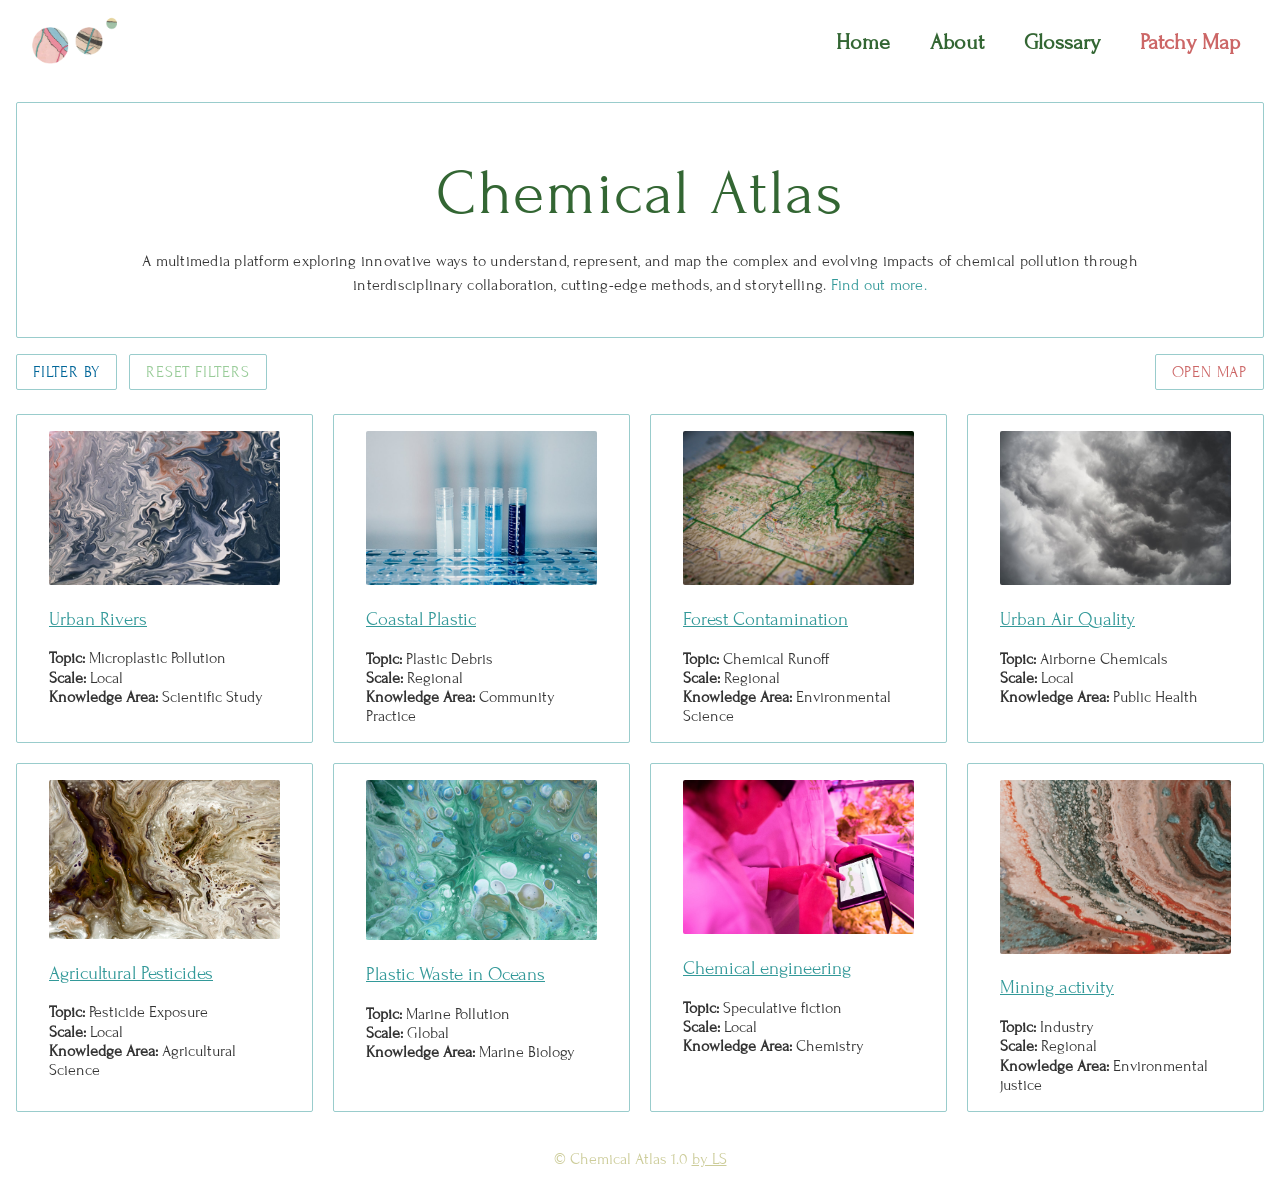
==== index.html @ 67413f05 "filter buttons in capitals" ====
<!DOCTYPE html>
<html lang="en">

<head>
    <meta charset="UTF-8" />
    <meta name="viewport" content="width=device-width, initial-scale=1" />
    <title>Chemical Atlas</title>
    <link rel="icon" type="image/x-icon" href="/imgs/favicon.ico">
    <link rel="stylesheet" href="css/style.css" />
</head>

<body>
    <header>
        <nav class="navbar">
                <a href="index.html"><img class="brand" src="imgs/site-logo.png"/></a>
                <div class="navbar-toggle" onclick="toggleMenu()">☰</div>
                <div class="menu" id="navMenu">
                    <a href="index.html">Home</a>
                    <a href="about.html">About</a>
                    <a href="glossary.html">Glossary</a>
                    <a href="map.html"><span class="map-link">Patchy Map</span></a>
                </div>
        </nav>
    </header>

    <main>

        <section class="hero">
            <div class="card" style="margin: 1rem;">
                <div id="site-intro">
                    <h1>Chemical Atlas</h1>
                    <p>A multimedia platform exploring innovative ways to understand, represent, and map the complex and evolving impacts of chemical pollution through interdisciplinary collaboration, cutting-edge methods, and storytelling. <a href="./about.html">Find&nbsp;out&nbsp;more.</a></p>
                </div>
            </div>
        </section>

        <div id="filter-buttons">
            <div>
                <button id="toggleFiltersBtn" aria-expanded="false" aria-controls="filters">FILTER BY</button>
                <button id="reset-btn"><a href="./">RESET FILTERS</a></button>
            </div>
            <button id="open-map-btn"><a href="map.html">OPEN MAP</a></button>

        </div>

        <div id="filters">
            <fieldset>
                <legend>Topic</legend>
                <div id="topicFilters"></div>
            </fieldset>
            <fieldset>
                <legend>Scale</legend>
                <div id="scaleFilters"></div>
            </fieldset>
            <fieldset>
                <legend>Knowledge Area</legend>
                <div id="knowledgeFilters"></div>
            </fieldset>
            <fieldset>
                <legend>Glossary Term</legend>
                <div id="glossaryFilters"></div>
            </fieldset>
        </div>
        <div id="cards"></div>

    </main>

    <footer>
        <p>© Chemical Atlas 1.0 <a href="https://lucyrose93.github.io/aerography/about.html" target="_blank" style="text-decoration: underline;">by LS</a></p>
    </footer>

    <script src="./js/common.js" defer></script>
    <script src="./js/index.js" defer></script>
</body>

</html>
---- css/style.css ----
@import url('https://fonts.googleapis.com/css2?family=Forum&display=swap');


html,
body {
    height: 100%;
    margin: 0;
    max-width: 100%;
}

body {
    font-family: "Forum", serif;
    font-weight: 400;
    font-style: normal;
    color: #333333;
    margin: 0 auto;
    min-height: 100vh;
    margin-bottom: 3.5rem;
    line-height: 1.5rem;
}

.brand {
    height: 3rem;
}

main {
    max-width: 1950px;
    margin: 0 auto;
}

.navbar {
    max-width: 1920px;
    margin: 0 auto;
}

a,
#viewMapBtn {
    text-decoration: none;
    color: #339999;
}

#viewMapBtn {
    margin-top: 2.5rem;
    color: #cc6666;
}

a:hover {
    cursor: crosshair;
}

.map-link {
    color: #cc6666;
    margin-right: 1rem;
}

#map-link-active {
    color: #ffcccc;
}

#viewMapBtn:hover {
    cursor: zoom-in;
}

h1 {
    font-size: 3rem;
    font-weight: 500;
    line-height: 2.8rem;
    color: #336633;
}

.hero h1 {
    font-size: 4rem;
    margin-bottom: 2rem;
    letter-spacing: 0.1rem
}

#site-intro {
    max-width: 1080px;
    text-align: center;
    margin: 0 auto;
    padding-bottom: 1.5rem;
}

h2 {
    font-size: 1.8rem;
}

h2,
h3,
h4,
h5,
h6 {
    font-weight: 400;
}

.navbar {
    background: #fff;
    padding: 1rem 1.5rem 1rem 1rem;
    display: flex;
    flex-wrap: wrap;
    justify-content: space-between;
    align-items: center;
    font-size: 1.4rem;
    font-weight: 900;
}

.navbar .menu {
    display: flex;
    gap: 1.5rem;
}

.navbar a {
    text-decoration: none;
    padding-left: 1rem;
    color: #336633;
}

.navbar-toggle {
    display: none;
    cursor: pointer;
    font-size: 1.5rem;
    color: #339999;
}

.hero {
    padding: 0;
    text-align: left;
}

.hero .card p {
    line-height: 1.5rem;
    letter-spacing: 0.015rem;
}

iframe {
    width: 1200px;
    height: 100vh;
}

footer {
    color: #cccc99;
    padding: 0.2rem 1rem;
    text-align: center;
}

footer a {
    color: #cccc99;
}

#glossary {
    padding: 1.5rem 0 2rem 0;
    max-width: 1200px;
    margin: 0 auto;
}

#glossary h1 {
    text-align: left;
    margin: 0rem 1rem 1.5rem 1rem;
}

#glossary .card-grid {
    display: grid;
    grid-template-columns: 1fr;
    /* One column per row */

    /* Center horizontally */
}

#glossary .card {
    flex-direction: column;
    width: 100%;
    /* Ensure card fills the grid column */
    box-sizing: border-box;
}

#glossary strong {
    font-size: 1.05rem;
    font-weight: 300;
    padding-bottom: 0.5rem;
}

#glossary-intro {
    margin-left: 1.2rem;
    padding-right: 0.8rem;
}

/* about styles below */

#about-main {
    display: flex;
    flex-wrap: wrap;
    gap: 2rem;
    padding: 0.4rem;
    align-items: flex-start;
}

#about-inner {
    max-width: 900px;
    margin: 0 auto;
    padding: 1rem;
}

.card-grid {
    display: grid;
    grid-template-columns: repeat(auto-fit, minmax(50%, 1fr));
    padding: 1rem;
    gap: 1rem;
}

.card .tags {
    font-size: 0.9rem;
    color: #555;
}

#cards {
    display: grid;
    grid-template-columns: repeat(auto-fill, minmax(20%, 1fr));
    gap: 1.25rem;
    padding: 1rem 1rem;
}

.card {
    border: 0.5px solid #99cccc;
    border-radius: 2px;
    padding: 1rem 2rem;
    display: flex;
    flex-direction: column;
}

.card p {
    margin: 0;
    line-height: 1.2rem;
}

#filters {
    padding: 1rem 0.5rem;
    border: 0.5px solid #99cccc;
    margin: 1rem;
    border-radius: 2px;
}

#filters fieldset {
    border: none;
    line-height: 1.5rem;
    margin-top: 0;
    display: inline-block;
    vertical-align: top;
    padding: 1rem;
}

fieldset legend {
    font-weight: bold;
}

#filter-buttons {
    margin: 0.5rem 1rem;
    display: flex;
    flex-direction: row;
    justify-content: space-between;
}

#funding-container {
    display: flex;
    flex-direction: row;
    gap: 1rem;
}

#caseStudyMain p {
    padding: 0;
    margin: 0;
    line-height: 1.2rem;
}

#caseContent p {
    margin: 0;
    line-height: 1.2rem;
}

.close-btn {
    position: absolute;
    right: 1rem;
    margin-top: 1.5rem;
}

#toggleFiltersBtn,
#reset-btn,
#open-map-btn {
    border: 0.5px solid #99cccc;
    border-radius: 2px;
    padding: 0.5rem 1rem;
    font-size: 1rem;
    background: white;
    font-family: "Forum", serif;
    letter-spacing: 0.05rem;
}

#reset-btn a {
    color: #99cc99;
}

#toggleFiltersBtn {
    color: #006699;
}

#toggleFiltersBtn,
#reset-btn {
    margin-right: 0.5rem;
}

#open-map-btn a {
    color: #cc6666;
}

@media (max-width: 1180px) {
    .card-grid {
        grid-template-columns: repeat(auto-fit, minmax(50%, 1fr));
    }

    #cards {
        grid-template-columns: repeat(auto-fill, minmax(40%, 1fr));
    }
}

@media (max-width: 768px) {
    .navbar .menu {
        flex-direction: column;
        width: 100%;
        display: none;
    }

    .navbar {
        padding: 1rem 1rem 1rem 0;
    }

    .navbar .menu.active {
        display: flex;
        margin-top: 3rem;
        margin-bottom: 1rem;
    }

    .navbar-toggle {
        display: block;
    }

    h1 {
        font-size: 2.3rem;
        margin-top: 0;
        padding: 0;
    }

    .hero h1 {
        font-size: 3rem;
        margin-bottom: 1.8rem;
    }

    h2 {
        font-size: 1.7rem;
    }

    footer {
        font-size: 0.8rem;
        text-align: left;
    }

    .card {
        padding: 0.6rem;
    }

    .close-btn {
        margin-top: 0.2rem;
    }

    .hero .card {
        border: 0;
    }

    .card-grid {
        grid-template-columns: repeat(auto-fit, minmax(100%, 1fr));
    }

    #cards {
        grid-template-columns: repeat(auto-fill, minmax(100%, 1fr));
    }

    #toggleFiltersBtn,
    #reset-btn,
    #open-map-btn {
        padding: 0.3rem 0.4rem;
        font-size: 0.9rem;
        letter-spacing: 0.02rem;
    }
    #filter-buttons {
        margin-bottom: 0;
    }
}

/*styles terms in glossary */
#glossary .card > :first-child::first-line {
    font-weight: 900;
    font-size: 1.2rem;
}
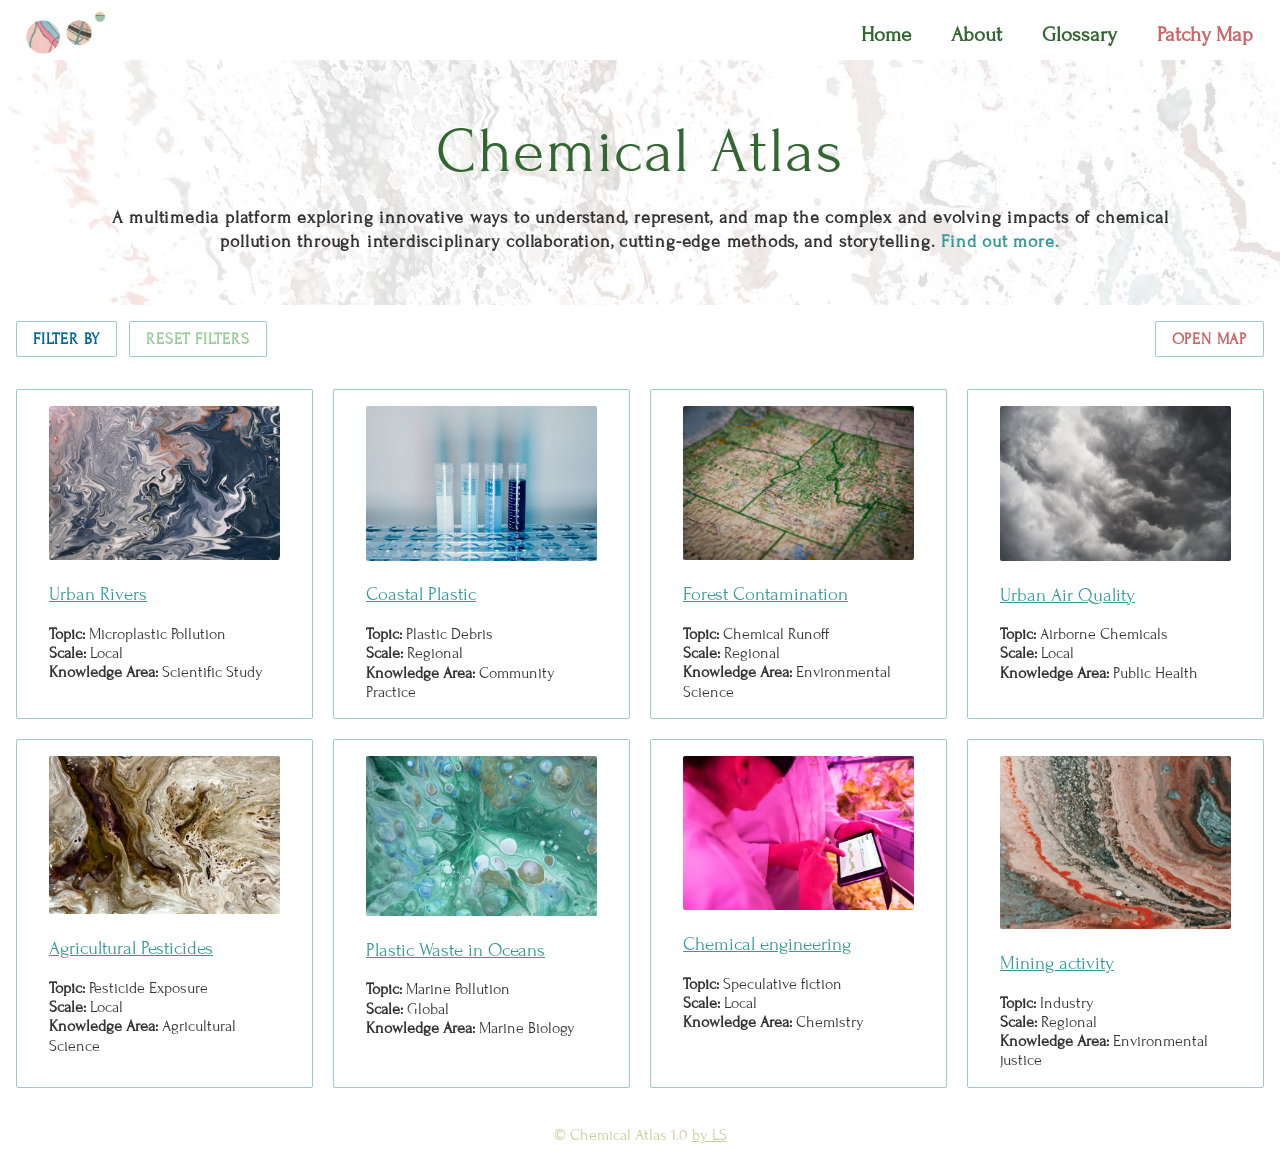
==== commit e4302150: "hero image image editing add responsive version" ====
--- a/index.html
+++ b/index.html
@@ -26,7 +26,7 @@
     <main>
 
         <section class="hero">
-            <div class="card" style="margin: 1rem;">
+            <div class="card" style="">
                 <div id="site-intro">
                     <h1>Chemical Atlas</h1>
                     <p>A multimedia platform exploring innovative ways to understand, represent, and map the complex and evolving impacts of chemical pollution through interdisciplinary collaboration, cutting-edge methods, and storytelling. <a href="./about.html">Find&nbsp;out&nbsp;more.</a></p>
--- a/css/style.css
+++ b/css/style.css
@@ -1,5 +1,4 @@
 @import url('https://fonts.googleapis.com/css2?family=Forum&display=swap');
-
 
 html,
 body {
@@ -17,10 +16,11 @@
     min-height: 100vh;
     margin-bottom: 3.5rem;
     line-height: 1.5rem;
+    padding: 0;
 }
 
 .brand {
-    height: 3rem;
+    height: 2.8rem;
 }
 
 main {
@@ -31,6 +31,10 @@
 .navbar {
     max-width: 1920px;
     margin: 0 auto;
+}
+
+.navbar {
+    margin: 0;
 }
 
 a,
@@ -78,7 +82,12 @@
     max-width: 1080px;
     text-align: center;
     margin: 0 auto;
-    padding-bottom: 1.5rem;
+    padding-bottom: 2.2rem;
+    font-weight: 900;
+}
+#site-intro p {
+    letter-spacing: 0.05rem;
+    font-size: 1.1rem;
 }
 
 h2 {
@@ -95,12 +104,12 @@
 
 .navbar {
     background: #fff;
-    padding: 1rem 1.5rem 1rem 1rem;
+    padding: 0.6rem 0.7rem 0rem 0.6rem;
     display: flex;
     flex-wrap: wrap;
     justify-content: space-between;
     align-items: center;
-    font-size: 1.4rem;
+    font-size: 1.3rem;
     font-weight: 900;
 }
 
@@ -122,18 +131,26 @@
     color: #339999;
 }
 
-.hero {
-    padding: 0;
-    text-align: left;
-}
-
 .hero .card p {
     line-height: 1.5rem;
     letter-spacing: 0.015rem;
 }
 
+.hero {
+    background-image: url("../imgs/placeholder-main.jpg");
+    min-height: 100%;
+    /* Create the parallax scrolling effect */
+    background-attachment: fixed;
+    background-position: center;
+    background-repeat: no-repeat;
+    background-size: cover;
+}
+.hero .card {
+    border: 0;
+}
+
 iframe {
-    width: 1200px;
+    width: 1100px;
     height: 100vh;
 }
 
@@ -149,7 +166,7 @@
 
 #glossary {
     padding: 1.5rem 0 2rem 0;
-    max-width: 1200px;
+    max-width: 1100px;
     margin: 0 auto;
 }
 
@@ -171,6 +188,8 @@
     width: 100%;
     /* Ensure card fills the grid column */
     box-sizing: border-box;
+    background-color: #FAF9F6;
+    box-shadow: 1px 1px 0.5px lightblue;
 }
 
 #glossary strong {
@@ -195,9 +214,8 @@
 }
 
 #about-inner {
-    max-width: 900px;
-    margin: 0 auto;
-    padding: 1rem;
+    max-width: 1100px;
+    margin: 0 auto;
 }
 
 .card-grid {
@@ -253,7 +271,7 @@
 }
 
 #filter-buttons {
-    margin: 0.5rem 1rem;
+    margin: 1rem 1rem;
     display: flex;
     flex-direction: row;
     justify-content: space-between;
@@ -292,6 +310,7 @@
     background: white;
     font-family: "Forum", serif;
     letter-spacing: 0.05rem;
+    font-weight: 900;
 }
 
 #reset-btn a {
@@ -329,7 +348,7 @@
     }
 
     .navbar {
-        padding: 1rem 1rem 1rem 0;
+        padding: 1rem 1rem 0rem 0.5rem;
     }
 
     .navbar .menu.active {
@@ -344,13 +363,17 @@
 
     h1 {
         font-size: 2.3rem;
-        margin-top: 0;
+        margin-top: 0rem;
         padding: 0;
+    }
+    .hero {
+        background-image: url("../imgs/placeholder-main-mobile.jpg");
     }
 
     .hero h1 {
         font-size: 3rem;
         margin-bottom: 1.8rem;
+        margin-top: 2.5rem;
     }
 
     h2 {
@@ -368,10 +391,6 @@
 
     .close-btn {
         margin-top: 0.2rem;
-    }
-
-    .hero .card {
-        border: 0;
     }
 
     .card-grid {
@@ -389,8 +408,13 @@
         font-size: 0.9rem;
         letter-spacing: 0.02rem;
     }
+
     #filter-buttons {
         margin-bottom: 0;
+    }
+
+    #about-inner {
+        padding: 1rem;
     }
 }
 
@@ -399,3 +423,7 @@
     font-weight: 900;
     font-size: 1.2rem;
 }
+
+hr {
+    border: solid 0.2px #99cccc;
+}
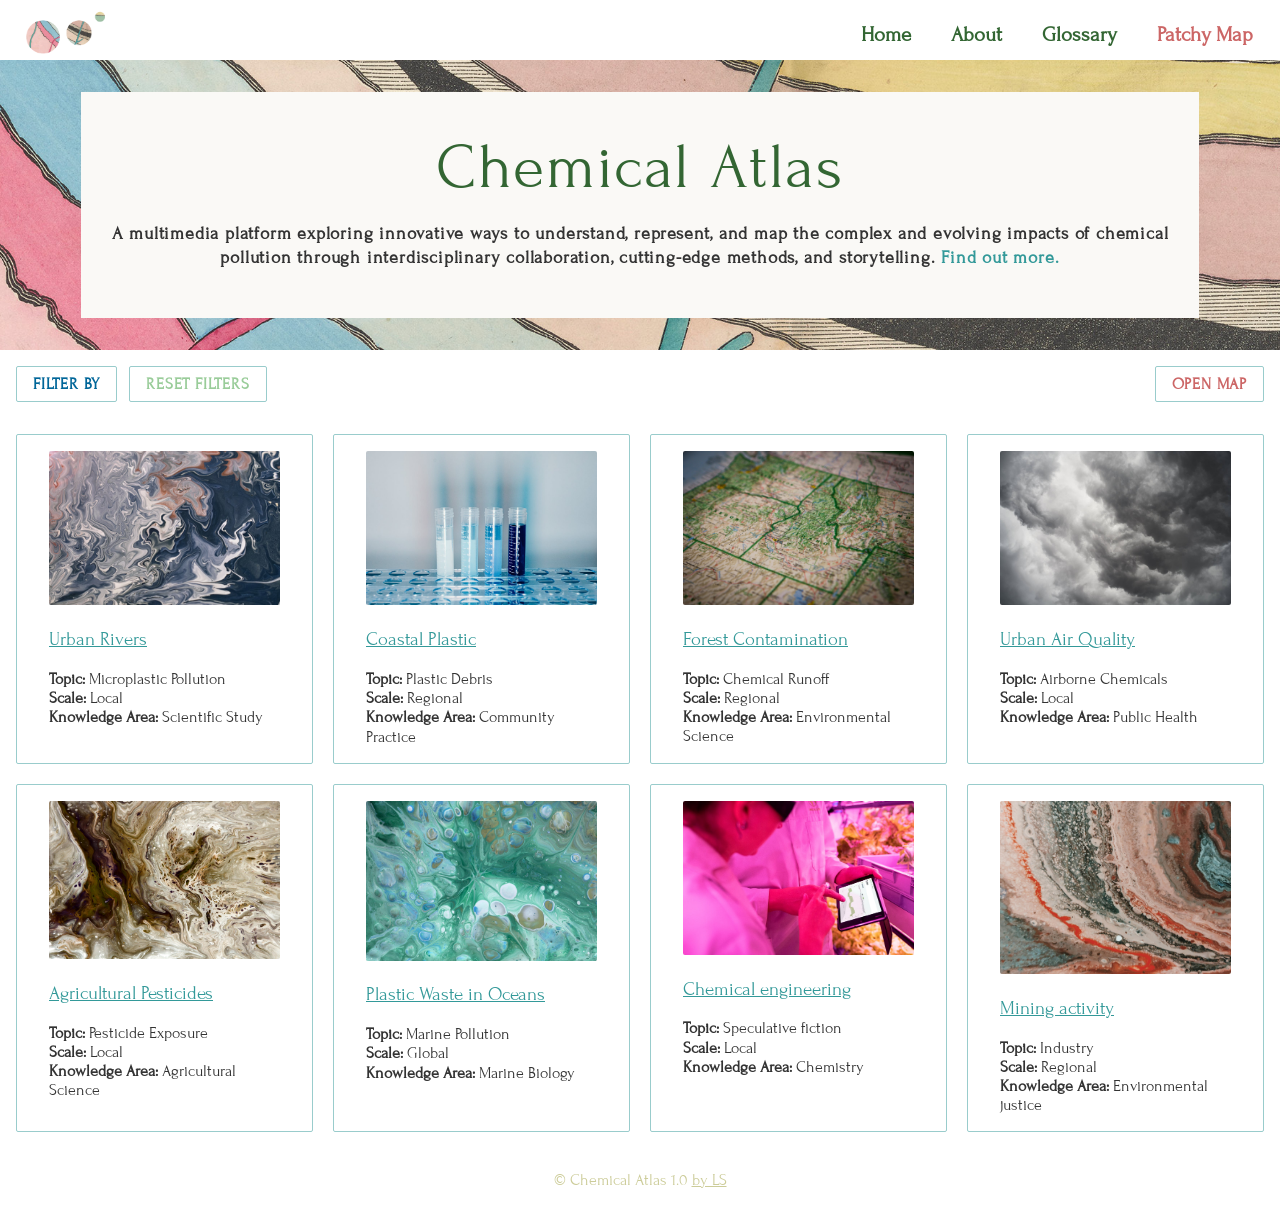
==== commit e8fb29e1: "main image add first css transitions" ====
--- a/index.html
+++ b/index.html
@@ -43,7 +43,7 @@
 
         </div>
 
-        <div id="filters">
+        <div id="filters" class="slide-down">
             <fieldset>
                 <legend>Topic</legend>
                 <div id="topicFilters"></div>
--- a/css/style.css
+++ b/css/style.css
@@ -82,8 +82,9 @@
     max-width: 1080px;
     text-align: center;
     margin: 0 auto;
-    padding-bottom: 2.2rem;
+    padding: 0rem 1.2rem 3rem 1.2rem;
     font-weight: 900;
+    background-color: #FAF9F6;
 }
 #site-intro p {
     letter-spacing: 0.05rem;
@@ -137,13 +138,14 @@
 }
 
 .hero {
-    background-image: url("../imgs/placeholder-main.jpg");
+    background-image: url("../imgs/geology-main.jpg");
     min-height: 100%;
     /* Create the parallax scrolling effect */
     background-attachment: fixed;
     background-position: center;
     background-repeat: no-repeat;
     background-size: cover;
+    padding: 1rem;
 }
 .hero .card {
     border: 0;
@@ -217,7 +219,10 @@
     max-width: 1100px;
     margin: 0 auto;
 }
-
+#concept-map {
+    width: 900px;
+    max-width:100%;
+}
 .card-grid {
     display: grid;
     grid-template-columns: repeat(auto-fit, minmax(50%, 1fr));
@@ -367,7 +372,7 @@
         padding: 0;
     }
     .hero {
-        background-image: url("../imgs/placeholder-main-mobile.jpg");
+        background-image: url("../imgs/geology-mobile.jpg");
     }
 
     .hero h1 {
@@ -427,3 +432,35 @@
 hr {
     border: solid 0.2px #99cccc;
 }
+
+/*fade in elements */
+
+.fade-in {
+   opacity: 0;
+  transform: scale(0.95);
+  animation: fadeInZoom ease 2s;
+  animation-fill-mode: forwards;
+}
+
+@keyframes fadeInZoom {
+  0% {
+    opacity: 0;
+    transform: scale(0.95);
+  }
+  100% {
+    opacity: 1;
+    transform: scale(1);
+  }
+}
+.slide-down {
+  opacity: 0;
+  transform: translateY(-20px);
+  animation: slideDownFade 0.8s ease-out forwards;
+}
+
+@keyframes slideDownFade {
+  to {
+    opacity: 1;
+    transform: translateY(0);
+  }
+}
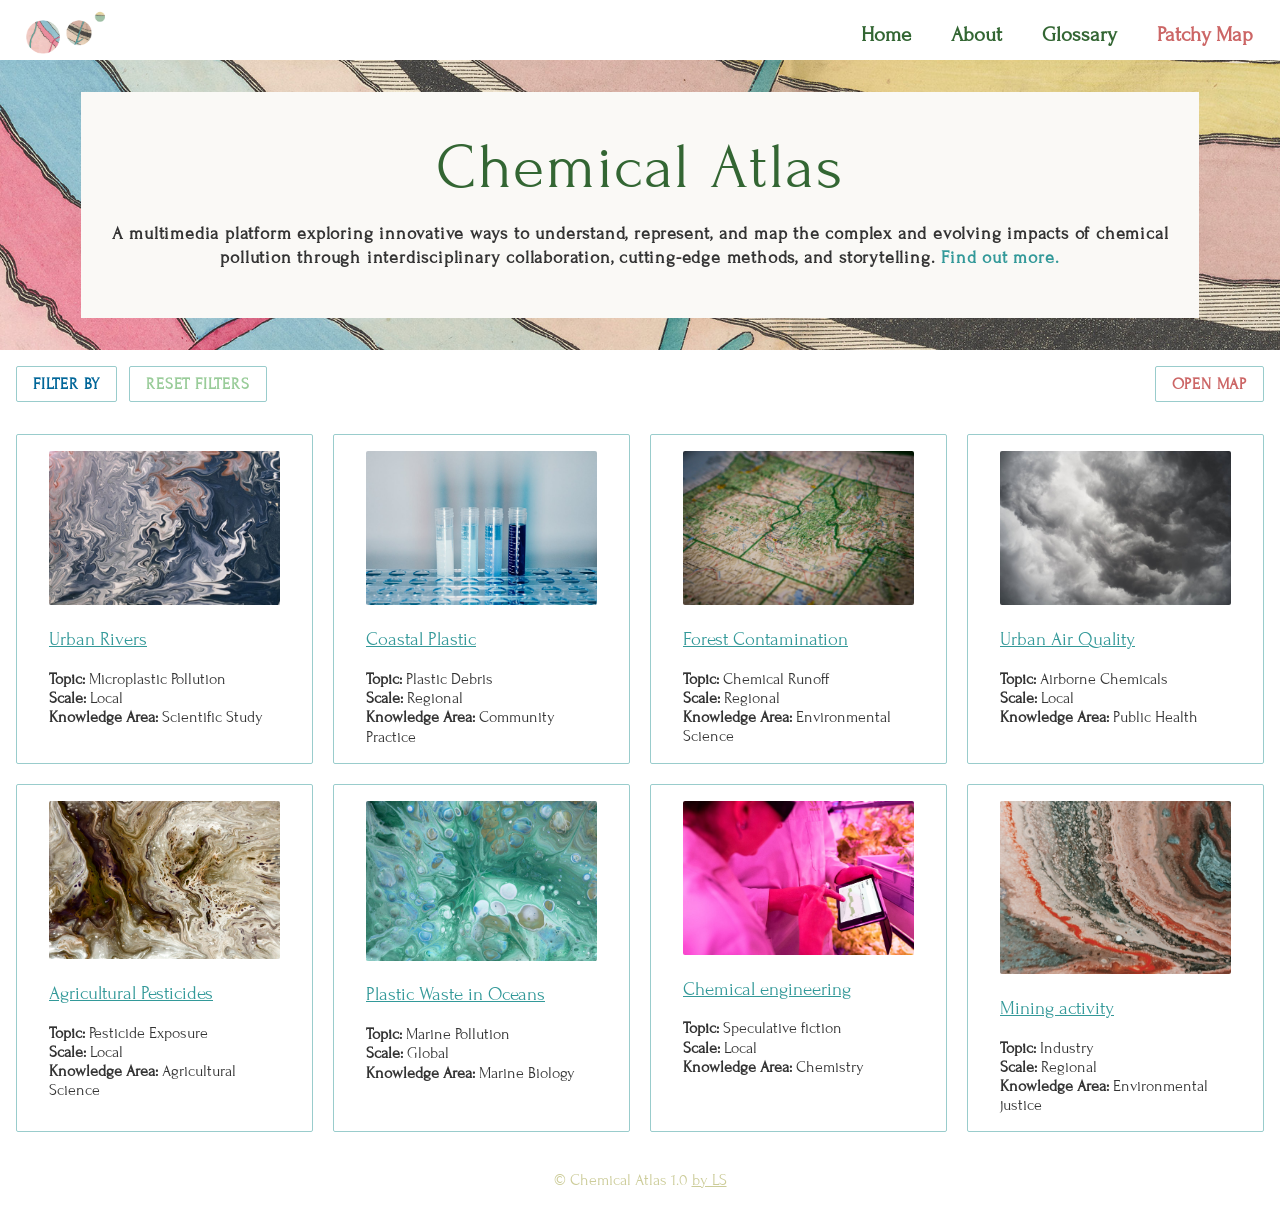
==== commit efef94d1: "animations and map zoom make map min zoom responsive add subtle css animations in keyframes update c" ====
--- a/index.html
+++ b/index.html
@@ -28,18 +28,18 @@
         <section class="hero">
             <div class="card" style="">
                 <div id="site-intro">
-                    <h1>Chemical Atlas</h1>
-                    <p>A multimedia platform exploring innovative ways to understand, represent, and map the complex and evolving impacts of chemical pollution through interdisciplinary collaboration, cutting-edge methods, and storytelling. <a href="./about.html">Find&nbsp;out&nbsp;more.</a></p>
+                    <h1 class="fade-in">Chemical Atlas</h1>
+                    <p class="fade-in">A multimedia platform exploring innovative ways to understand, represent, and map the complex and evolving impacts of chemical pollution through interdisciplinary collaboration, cutting-edge methods, and storytelling. <a href="./about.html">Find&nbsp;out&nbsp;more.</a></p>
                 </div>
             </div>
         </section>
 
         <div id="filter-buttons">
             <div>
-                <button id="toggleFiltersBtn" aria-expanded="false" aria-controls="filters">FILTER BY</button>
-                <button id="reset-btn"><a href="./">RESET FILTERS</a></button>
+                <button class="btn" id="toggleFiltersBtn" aria-expanded="false" aria-controls="filters">FILTER BY</button>
+                <button class="btn" id="reset-btn"><a href="./">RESET FILTERS</a></button>
             </div>
-            <button id="open-map-btn"><a href="map.html">OPEN MAP</a></button>
+            <button class="btn" id="open-map-btn"><a href="map.html">OPEN MAP</a></button>
 
         </div>
 
@@ -61,7 +61,7 @@
                 <div id="glossaryFilters"></div>
             </fieldset>
         </div>
-        <div id="cards"></div>
+        <div id="cards" class="slide-down"></div>
 
     </main>
 
--- a/css/style.css
+++ b/css/style.css
@@ -50,6 +50,7 @@
 
 a:hover {
     cursor: crosshair;
+    color: #ff9999;
 }
 
 .map-link {
@@ -86,6 +87,7 @@
     font-weight: 900;
     background-color: #FAF9F6;
 }
+
 #site-intro p {
     letter-spacing: 0.05rem;
     font-size: 1.1rem;
@@ -123,6 +125,10 @@
     text-decoration: none;
     padding-left: 1rem;
     color: #336633;
+}
+
+.navbar a:hover {
+    opacity: 0.6;
 }
 
 .navbar-toggle {
@@ -147,6 +153,7 @@
     background-size: cover;
     padding: 1rem;
 }
+
 .hero .card {
     border: 0;
 }
@@ -219,10 +226,12 @@
     max-width: 1100px;
     margin: 0 auto;
 }
+
 #concept-map {
     width: 900px;
-    max-width:100%;
-}
+    max-width: 100%;
+}
+
 .card-grid {
     display: grid;
     grid-template-columns: repeat(auto-fit, minmax(50%, 1fr));
@@ -335,6 +344,12 @@
     color: #cc6666;
 }
 
+#open-map-btn:hover,
+#toggleFiltersBtn:hover,
+#reset-btn:hover {
+    background-color: #ffcccc80;
+}
+
 @media (max-width: 1180px) {
     .card-grid {
         grid-template-columns: repeat(auto-fit, minmax(50%, 1fr));
@@ -371,6 +386,7 @@
         margin-top: 0rem;
         padding: 0;
     }
+
     .hero {
         background-image: url("../imgs/geology-mobile.jpg");
     }
@@ -410,7 +426,7 @@
     #reset-btn,
     #open-map-btn {
         padding: 0.3rem 0.4rem;
-        font-size: 0.9rem;
+        font-size: 1rem;
         letter-spacing: 0.02rem;
     }
 
@@ -435,32 +451,35 @@
 
 /*fade in elements */
 
-.fade-in {
-   opacity: 0;
-  transform: scale(0.95);
-  animation: fadeInZoom ease 2s;
-  animation-fill-mode: forwards;
-}
-
-@keyframes fadeInZoom {
-  0% {
+.fade-in,
+#map {
     opacity: 0;
     transform: scale(0.95);
-  }
-  100% {
-    opacity: 1;
-    transform: scale(1);
-  }
-}
-.slide-down {
-  opacity: 0;
-  transform: translateY(-20px);
-  animation: slideDownFade 0.8s ease-out forwards;
+    animation: fadeInZoom ease 2s;
+    animation-fill-mode: forwards;
+}
+
+@keyframes fadeInZoom {
+    0% {
+        opacity: 0;
+        transform: scale(0.95);
+    }
+
+    100% {
+        opacity: 1;
+        transform: scale(1);
+    }
+}
+
+.slide-down, .card-grid {
+    opacity: 0.6;
+    transform: translateY(-30px);
+    animation: slideDownFade 0.8s ease-out forwards;
 }
 
 @keyframes slideDownFade {
-  to {
-    opacity: 1;
-    transform: translateY(0);
-  }
-}
+    to {
+        opacity: 1;
+        transform: translateY(0);
+    }
+}
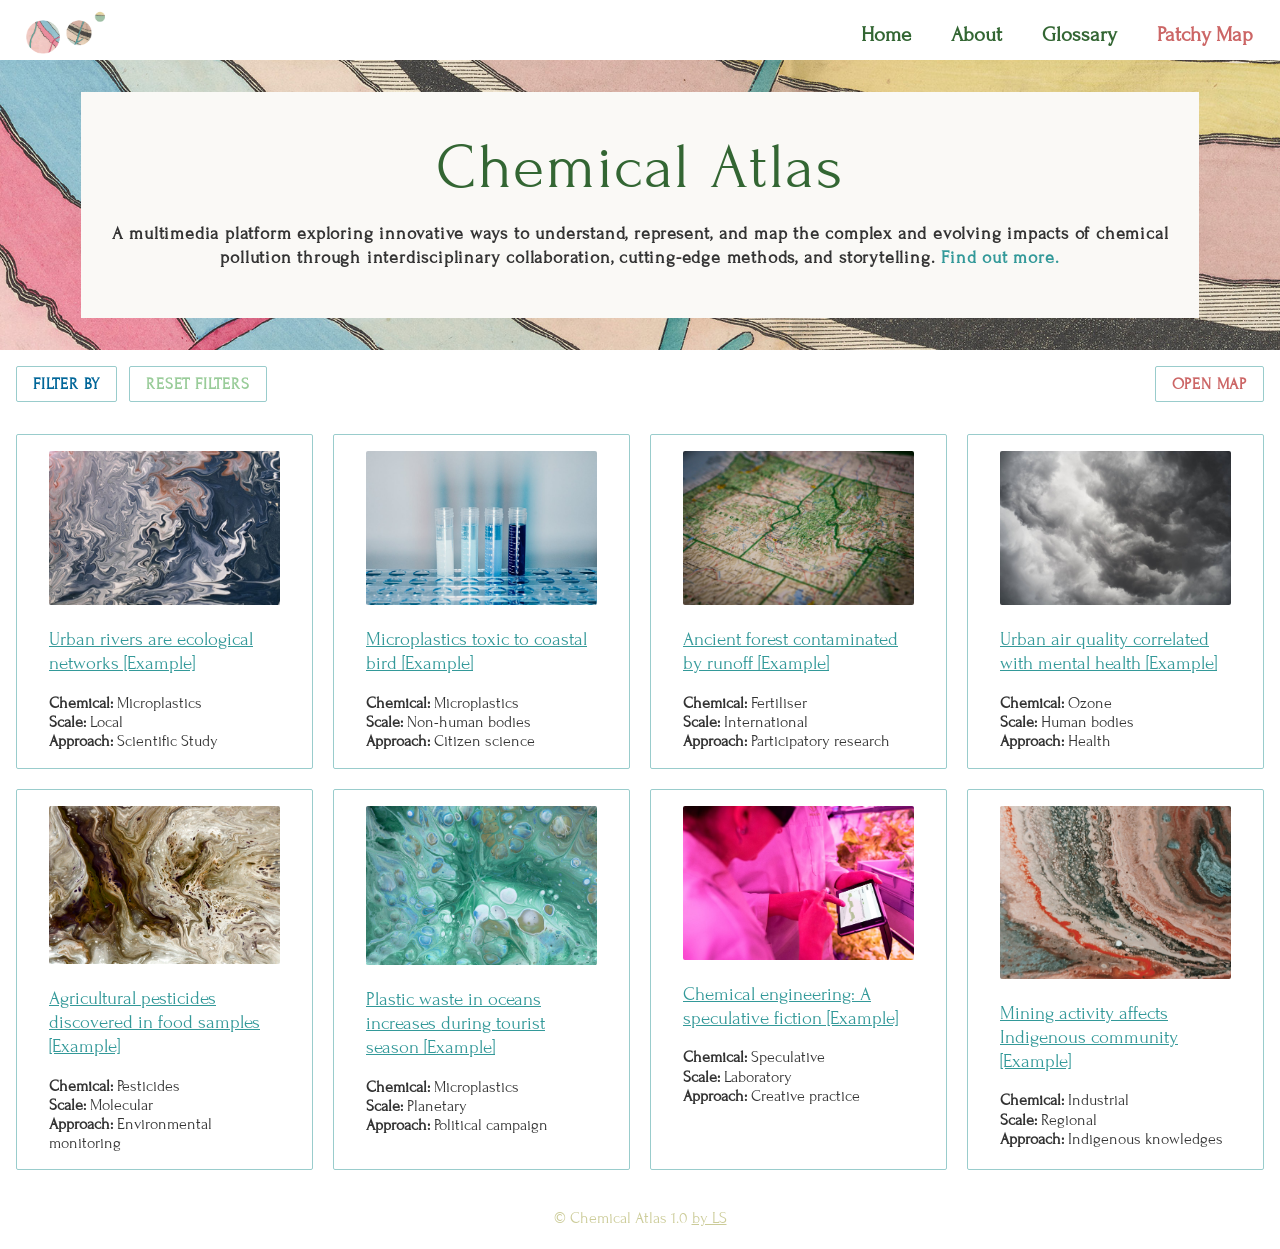
==== commit 4af66997: "Filters updates Replace 'topic' with 'chemical' Replace 'knowledge area' with 'approach'" ====
--- a/index.html
+++ b/index.html
@@ -45,16 +45,16 @@
 
         <div id="filters" class="slide-down">
             <fieldset>
-                <legend>Topic</legend>
-                <div id="topicFilters"></div>
+                <legend>Chemical</legend>
+                <div id="chemicalFilters"></div>
             </fieldset>
             <fieldset>
                 <legend>Scale</legend>
                 <div id="scaleFilters"></div>
             </fieldset>
             <fieldset>
-                <legend>Knowledge Area</legend>
-                <div id="knowledgeFilters"></div>
+                <legend>Approach</legend>
+                <div id="approachFilters"></div>
             </fieldset>
             <fieldset>
                 <legend>Glossary Term</legend>
--- a/css/style.css
+++ b/css/style.css
@@ -31,10 +31,6 @@
 .navbar {
     max-width: 1920px;
     margin: 0 auto;
-}
-
-.navbar {
-    margin: 0;
 }
 
 a,
@@ -389,6 +385,8 @@
 
     .hero {
         background-image: url("../imgs/geology-mobile.jpg");
+        background-attachment: inherit; 
+        background-position: inherit;
     }
 
     .hero h1 {
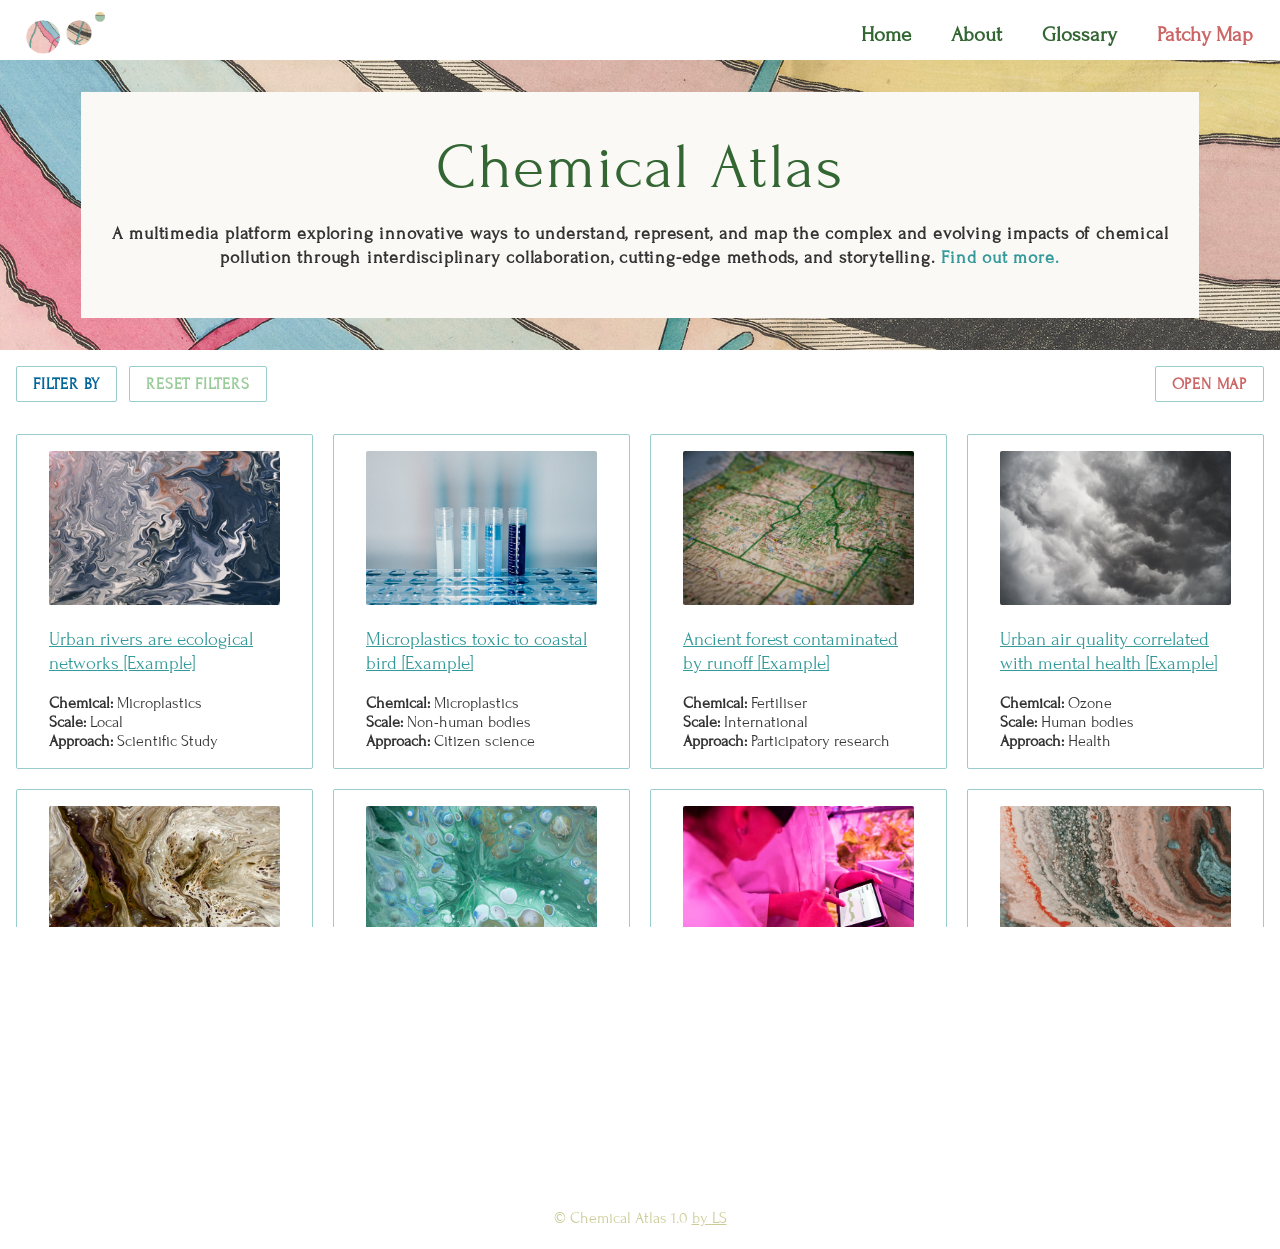
==== commit 764b5590: "Hide glossary filters from home ensure filters fieldset is screen width on mobile" ====
--- a/index.html
+++ b/index.html
@@ -57,7 +57,7 @@
                 <div id="approachFilters"></div>
             </fieldset>
             <fieldset>
-                <legend>Glossary Term</legend>
+<!--                <legend>Glossary Term</legend>-->
                 <div id="glossaryFilters"></div>
             </fieldset>
         </div>
--- a/css/style.css
+++ b/css/style.css
@@ -431,6 +431,10 @@
     #filter-buttons {
         margin-bottom: 0;
     }
+    
+    #filters fieldset {
+        width: 80%;
+    }
 
     #about-inner {
         padding: 1rem;
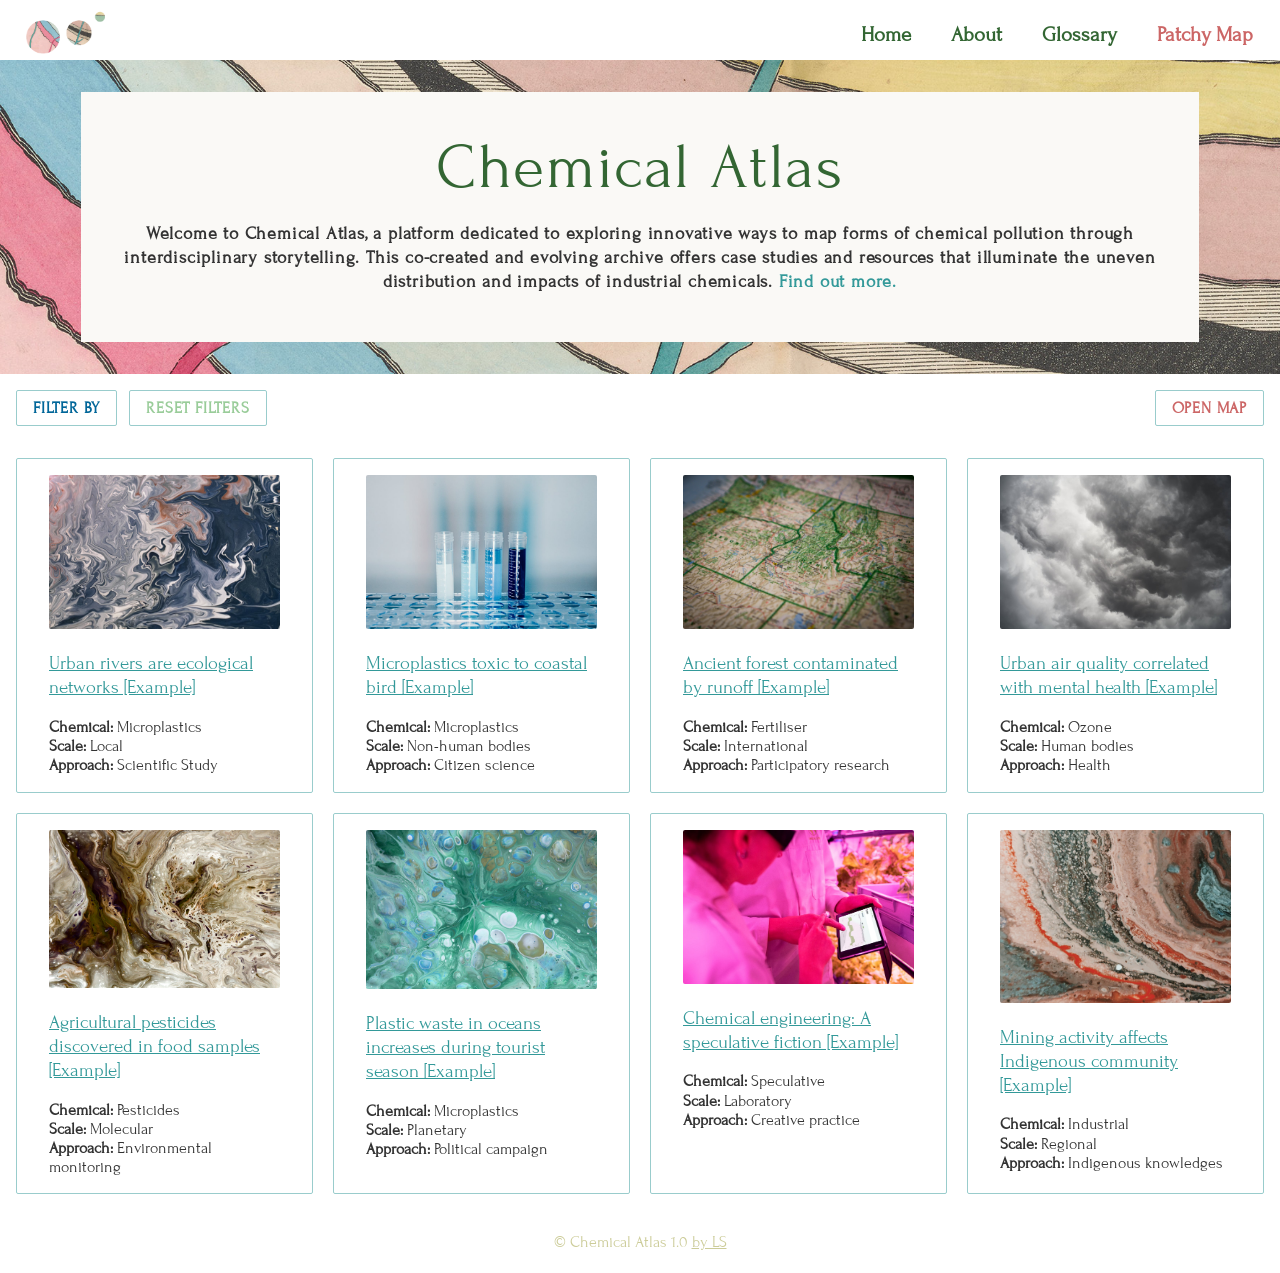
==== commit 55c8b8b8: "Update site intro text changes  also tweak width of filters fieldset on mobile" ====
--- a/index.html
+++ b/index.html
@@ -29,7 +29,7 @@
             <div class="card" style="">
                 <div id="site-intro">
                     <h1 class="fade-in">Chemical Atlas</h1>
-                    <p class="fade-in">A multimedia platform exploring innovative ways to understand, represent, and map the complex and evolving impacts of chemical pollution through interdisciplinary collaboration, cutting-edge methods, and storytelling. <a href="./about.html">Find&nbsp;out&nbsp;more.</a></p>
+                    <p class="fade-in">Welcome to Chemical Atlas, a platform dedicated to exploring innovative ways to map forms of chemical pollution through interdisciplinary storytelling. This co-created and evolving archive offers case studies and resources that illuminate the uneven distribution and impacts of industrial chemicals. <a href="./about.html">Find&nbsp;out&nbsp;more.</a></p>
                 </div>
             </div>
         </section>
--- a/css/style.css
+++ b/css/style.css
@@ -433,7 +433,7 @@
     }
     
     #filters fieldset {
-        width: 80%;
+        width: 60%;
     }
 
     #about-inner {
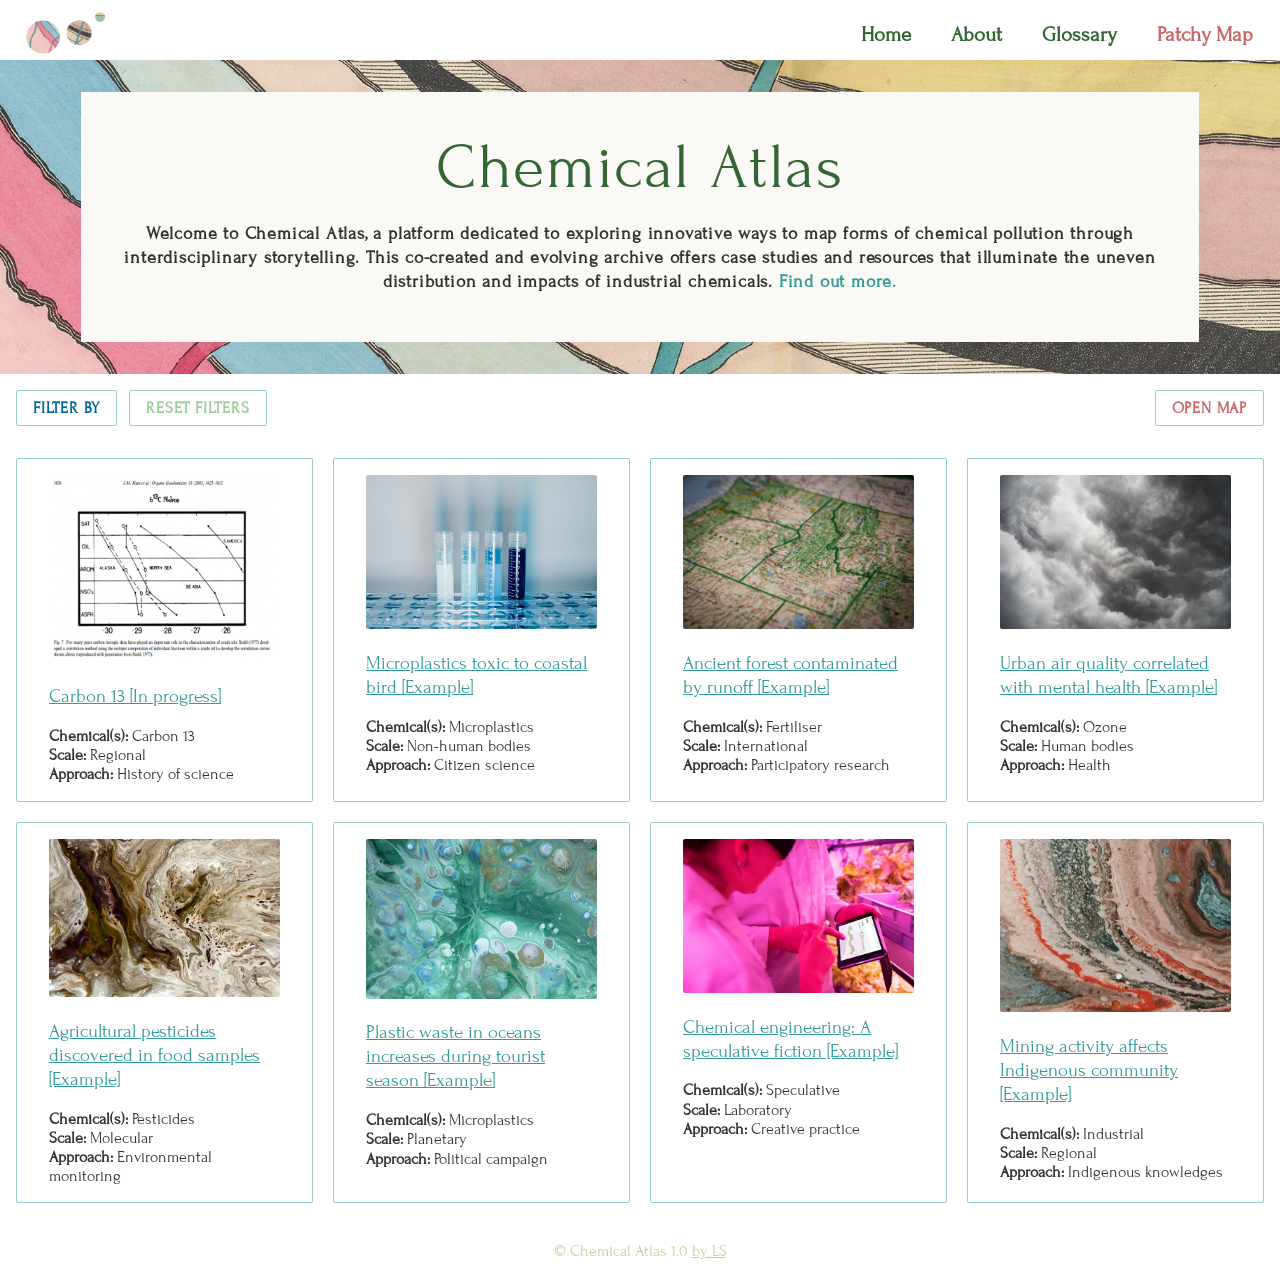
==== commit 9977afa5: "fix favicon image links" ====
--- a/index.html
+++ b/index.html
@@ -5,7 +5,7 @@
     <meta charset="UTF-8" />
     <meta name="viewport" content="width=device-width, initial-scale=1" />
     <title>Chemical Atlas</title>
-    <link rel="icon" type="image/x-icon" href="/imgs/favicon.ico">
+    <link rel="icon" type="image/x-icon" href="./imgs/favicon.ico">
     <link rel="stylesheet" href="css/style.css" />
 </head>
 
